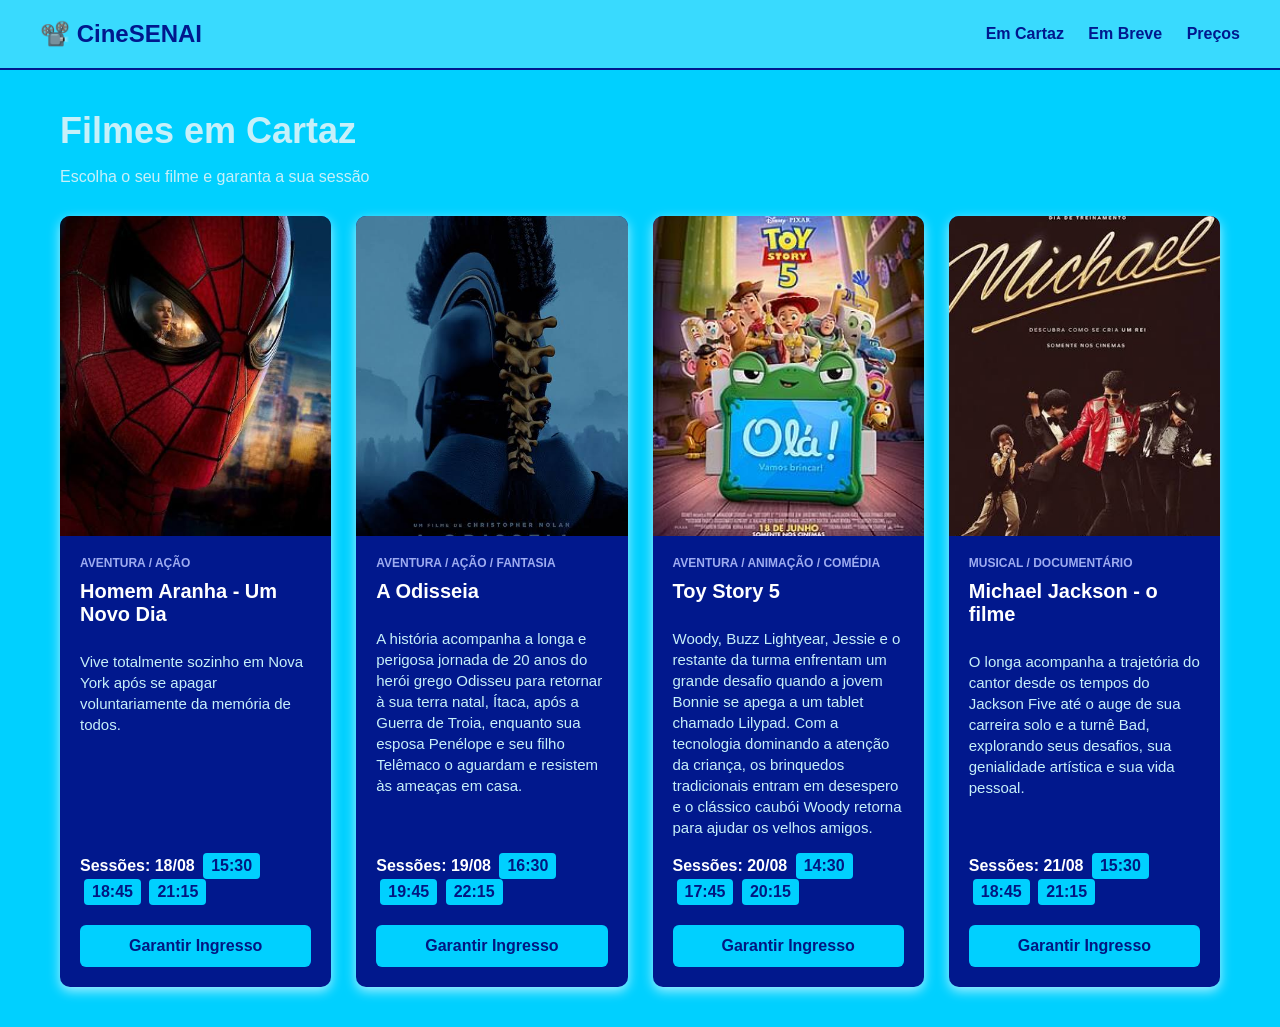
==== index.html @ 11231a1d "meu primeiro commit" ====
<!DOCTYPE html>
<html lang="pt-BR">
<head>
    <meta charset="UTF-8">
    <meta name="viewport" content="width=device-width, initial-scale=1.0">
    <title>CineSENAI - Filmes em Cartaz</title>
    <link rel="stylesheet" href="style.css">
</head>
<body> <!--corpo do site-->
    <header class="cabecalho"> <!--cabeçalho do site-->
        <div class="logo">📽️ CineSENAI</div> <!--bloco do site-->
        <nav class="menu"> <!--menu de navegação-->
            <a href="">Em Cartaz</a>
            <a href="">Em Breve</a>
            <a href="">Preços</a>
        </nav>
    </header>

    <main class="container"> <!--conteúdo principal do site-->
        <h1 class="titulo-secao">Filmes em Cartaz</h1>
        <p class="subtitulo">Escolha o seu filme e garanta a sua sessão</p>

        <!--grade de filmes-->
        <section class="grade-filmes"> <!--um bloco que agrupa conteúdo sobre o mesmo assunto-->
            <!-- filme 1-->
            <article class="card-filme">
                <img class="poster" src="homem_aranha.jpg" alt="Pôster Homem Aranha">
                <div class="conteudo-filme">
                    <span class="genero">Aventura / Ação</span>
                    <h2 class="nome-filme">Homem Aranha - Um Novo Dia</h2>
                    <p class="sinopse">Vive totalmente sozinho em Nova York após se apagar voluntariamente da memória de todos. </p>

                    <div class="sessoes">
                        <strong>Sessões: 18/08</strong>
                        <span class="horario">15:30</span>
                        <span class="horario">18:45</span>
                        <span class="horario">21:15</span>
                    </div>

                    <a href="#" class="botao-comprar">Garantir Ingresso</a>

                </div>

            </article>

            <!--filme 2-->
            <article class="card-filme">
                <img class="poster" src="a_odisseia.jpg" alt="Pôster A Odisseia">
                <div class="conteudo-filme">
                    <span class="genero">Aventura / Ação / Fantasia</span>
                    <h2 class="nome-filme">A Odisseia</h2>
                    <p class="sinopse">A história acompanha a longa e perigosa jornada de 20 anos do herói grego Odisseu para retornar à sua terra natal, Ítaca, após a Guerra de Troia, enquanto sua esposa Penélope e seu filho Telêmaco o aguardam e resistem às ameaças em casa. </p>

                    <div class="sessoes">
                        <strong>Sessões: 19/08</strong>
                        <span class="horario">16:30</span>
                        <span class="horario">19:45</span>
                        <span class="horario">22:15</span>
                    </div>

                    <a href="#" class="botao-comprar">Garantir Ingresso</a>

                </div>

            </article>

            <!--filme 3-->
             <article class="card-filme">
                <img class="poster" src="toy_story.jpg" alt="Pôster Toy Story 5">
                <div class="conteudo-filme">
                    <span class="genero">Aventura / Animação / Comédia</span>
                    <h2 class="nome-filme">Toy Story 5</h2>
                    <p class="sinopse"> Woody, Buzz Lightyear, Jessie e o restante da turma enfrentam um grande desafio quando a jovem Bonnie se apega a um tablet chamado Lilypad. Com a tecnologia dominando a atenção da criança, os brinquedos tradicionais entram em desespero e o clássico caubói Woody retorna para ajudar os velhos amigos.

                    <div class="sessoes">
                        <strong>Sessões: 20/08</strong>
                        <span class="horario">14:30</span>
                        <span class="horario">17:45</span>
                        <span class="horario">20:15</span>
                    </div>

                    <a href="#" class="botao-comprar">Garantir Ingresso</a>

                </div>

            </article>

            <!--filme 4-->
             <article class="card-filme">
                <img class="poster" src="michael_jackson.jpg" alt="Pôster Michael Jackson - o filme">
                <div class="conteudo-filme">
                    <span class="genero">Musical / Documentário</span>
                    <h2 class="nome-filme">Michael Jackson - o filme</h2>
                    <p class="sinopse">O longa acompanha a trajetória do cantor desde os tempos do Jackson Five até o auge de sua carreira solo e a turnê Bad, explorando seus desafios, sua genialidade artística e sua vida pessoal.

                    <div class="sessoes">
                        <strong>Sessões: 21/08</strong>
                        <span class="horario">15:30</span>
                        <span class="horario">18:45</span>
                        <span class="horario">21:15</span>
                    </div>

                    <a href="#" class="botao-comprar">Garantir Ingresso</a>

                </div>

            </article>

        </section>

    </main>


</body>
</html>
---- style.css ----
/*Formatação da minha página*/

*{
    box-sizing: border-box;
}

body{
    margin: 0;
    padding: 0;
    font-family: Arial, Helvetica, sans-serif;
    background-color: #00d0ff;
    color: #ffffff;
}

.cabecalho{
    background-color: #39dafe;
    padding: 20px 40px;
    display: flex; /*eles passam a ficar na mesma fila*/
    justify-content: space-between;/*coloca cada filho separado*/
    align-items: center;
    border-bottom: 2px solid #01188d;
}
.logo{
    font-size: 24px;
    font-weight: bold;
    color: #01188d;
}
.menu a{
    color: #01188d;
    text-decoration: none;
    margin-left: 20px;
    font-weight: bold;
    transition: color 0.6s ease;
}
.container{
    max-width: 1200px; /*Largura máxima da tela*/
    margin: 40px auto; /*Margem*/
    padding: 0 20px; 
}
.titulo-secao{
    font-size: 36px;
    margin-bottom: 5px;
    color: #c7f0f9;
}
.subtitulo{
    color: #c7f0f9;
    margin-bottom: 30px;
}
.grade-filmes{
    display: grid;/*Organizar todos os elementos (filhos) em linhas e colunas*/
    grid-template-columns: repeat(auto-fit, minmax(260px, 1fr));
    gap: 25px;
}
.card-filme{
    background-color: #01188d;
    border-radius: 10px; /*Arredonda os cantos*/
    overflow: hidden;/*Cortar e esconder qualquer conteúdo que ultrapasse os limites*/
    box-shadow: 0 4px 12px #a8efff;
    display: flex;
    flex-direction: column;/*muda o eixo de alinhamento, fazendo com que os elementos filho fiquem embaixo do outro*/
}
.card-filme:hover{
    transform: translateY(-8px);/*Eleva o card para cima*/
    box-shadow: 0 10px 20px #01188d;
}
.poster{
    width: 100%;
    height: 320px;
    object-fit: cover;/*Garante que todas as imagens fiquem com altura perfeita*/
}
.conteudo-filme{
    padding: 20px;
    display: flex;/*lado a lado*/
    flex-direction: column;
    flex-grow: 1;/*Estica verticalmente e empurra o botão para a base*/
}
.genero{
    font-size: 12px;
    color: #9eacf1;
    text-transform: uppercase;
    font-weight: bold;
    margin-bottom: 5px;
}
.nome-filme{
    font-size: 20px;
    margin: 5px 0 10px 0;
}
.sinopse{
    font-size: 15px;
    color: #c7f0f9;
    line-height: 1.4;
    margin-bottom: 15px;
    flex-grow: 1;
}
.sessoes{
    font-size: 16px;
    margin-bottom: 20px;
}
.horario{
    display: inline-block;
    background-color: #00d0ff;
    padding: 4px 8px;
    border-radius: 4px;
    margin-left: 4px;
    color: #021781;
    font-weight: bold;
}
.botao-comprar{
    display: block;
    text-align: center;
    background-color: #00d0ff;
    color: #021781;
    padding: 12px 0;
    border-radius: 6px;
    text-decoration: none;
    font-weight: bold;
}
.botao-comprar:hover{
    background-color: #9eacf1;
}
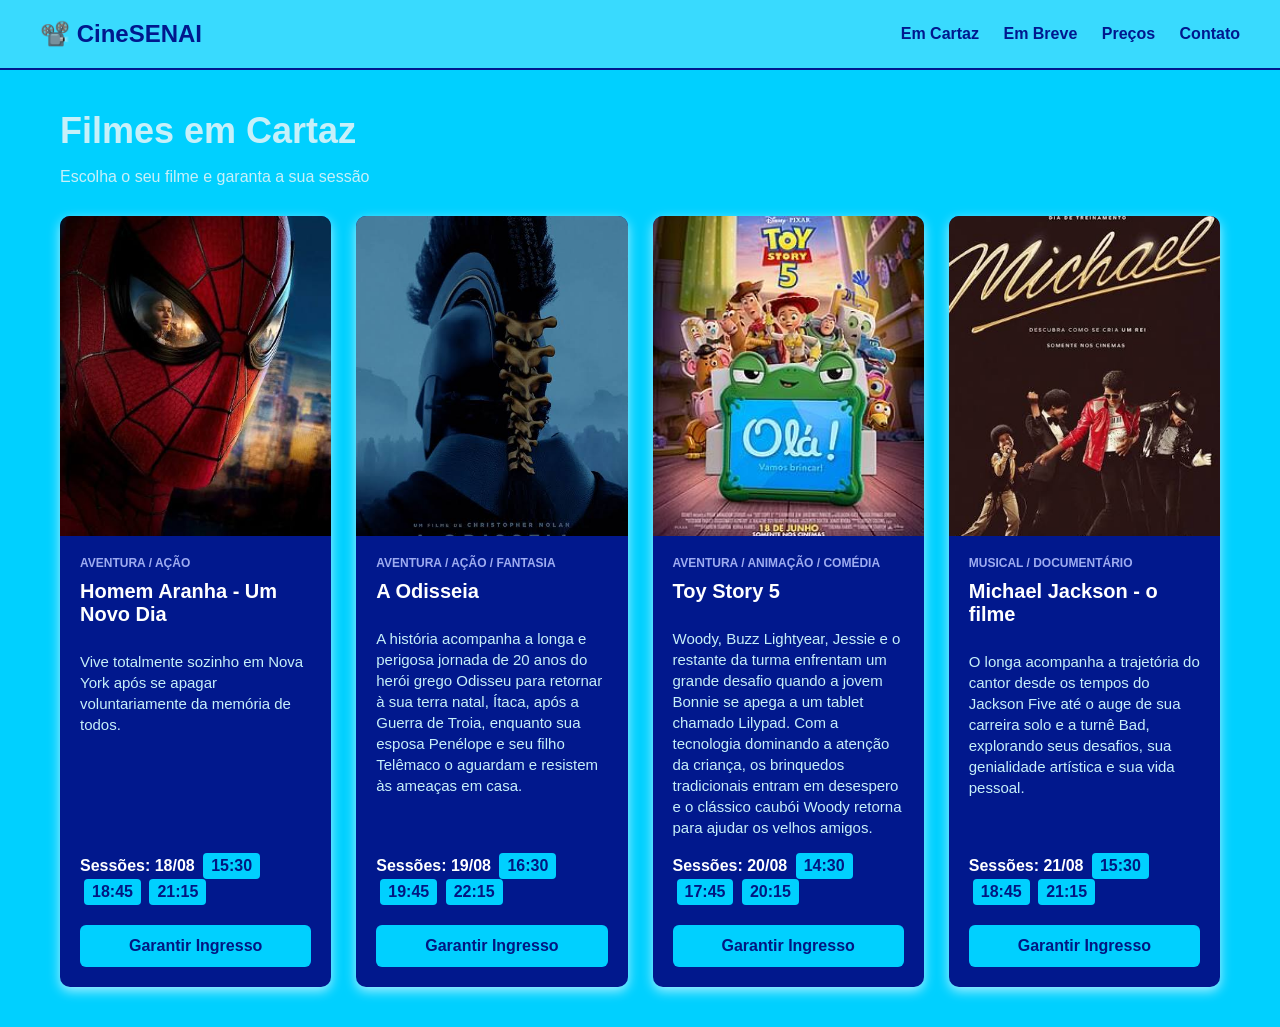
==== commit 93c9b0e1: "Atualização de páginas" ====
--- a/index.html
+++ b/index.html
@@ -7,14 +7,15 @@
     <link rel="stylesheet" href="style.css">
 </head>
 <body> <!--corpo do site-->
-    <header class="cabecalho"> <!--cabeçalho do site-->
+  <header class="cabecalho"> <!--cabeçalho do site-->
         <div class="logo">📽️ CineSENAI</div> <!--bloco do site-->
         <nav class="menu"> <!--menu de navegação-->
             <a href="">Em Cartaz</a>
-            <a href="">Em Breve</a>
-            <a href="">Preços</a>
+            <a href="em_breve.html">Em Breve</a>
+            <a href="preco.html">Preços</a>
+            <a href="contato.html" target="_blank">Contato</a>
         </nav>
-    </header>
+    </header>  
 
     <main class="container"> <!--conteúdo principal do site-->
         <h1 class="titulo-secao">Filmes em Cartaz</h1>
--- a/style.css
+++ b/style.css
@@ -117,4 +117,90 @@
 }
 .botao-comprar:hover{
     background-color: #9eacf1;
+}
+
+.area-inscricao{
+    display: flex;
+    gap: 30px;
+    align-items: flex-start;/*Alinha o topo de todas as colunas*/
+}
+
+.coluna-form{
+    flex: 1;/*Faz o formulário crescer proporcionalmente*/
+    min-width: 320px;
+    background-color: #01188d;
+    padding: 30px;
+    border-radius: 10px;/*Cantos arredondados*/
+    box-shadow: 0 4px 12px #01188d;
+}
+.coluna-midia{
+    flex: 1;
+    min-width: 320px;
+    display: flex;
+    gap: 20px;
+    flex-direction: column;
+}
+.coluna-form label{
+    font-size: 14px;
+    font-weight: bold;
+    color: #39dafe;
+}
+.coluna-form input[type="text"],
+.coluna-form input[type="password"],
+.coluna-form input[type="email"],
+.coluna-form input[type="date"],
+.coluna-form select{
+    width: 100%;
+    padding: 10px;
+    margin-top: 5px;
+    margin-bottom: 15px;
+    background-color: #00d0ff;
+    border-radius: 5px;
+    color: #021781;
+    font-size: 14px;
+}
+.btn-enviar{
+    background-color: #00d0ff;
+    color: #01188d;
+    border: none;
+    padding: 12px 24px;
+    border-radius: 6px;
+    font-weight: bold;
+    cursor: pointer;/*Transforma a seta do mouse em uma mãozinha*/
+}
+.btn-enviar:hover{
+    background-color: #9eacf1;
+}
+.btn-limpar{
+    background-color: #00d0ff;
+    color: #01188d;
+    border: none;
+    padding: 12px 24px;
+    border-radius: 6px;
+    font-weight: bold;
+    cursor: pointer;/*Transforma a seta do mouse em uma mãozinha*/
+    margin-left: 10px;
+}
+.btn-limpar:hover{
+    background-color: #9eacf1;
+}
+.table{
+    background-color: #01188d;
+    border-radius: 10px;
+    max-width: 440px;
+}
+.filmes{
+    box-shadow: 0 4px 12px #39dafe;
+}
+.filme_homem_aranha{
+    box-shadow: 0 4px 12px #39dafe;
+}
+.filme_a_odisseia{
+    box-shadow: 0 4px 12px #39dafe;
+}
+.filme_toy_story_5{
+    box-shadow: 0 4px 12px #39dafe;
+}
+.filme_michael_jackson{
+    box-shadow: 0 4px 12px #39dafe;
 }
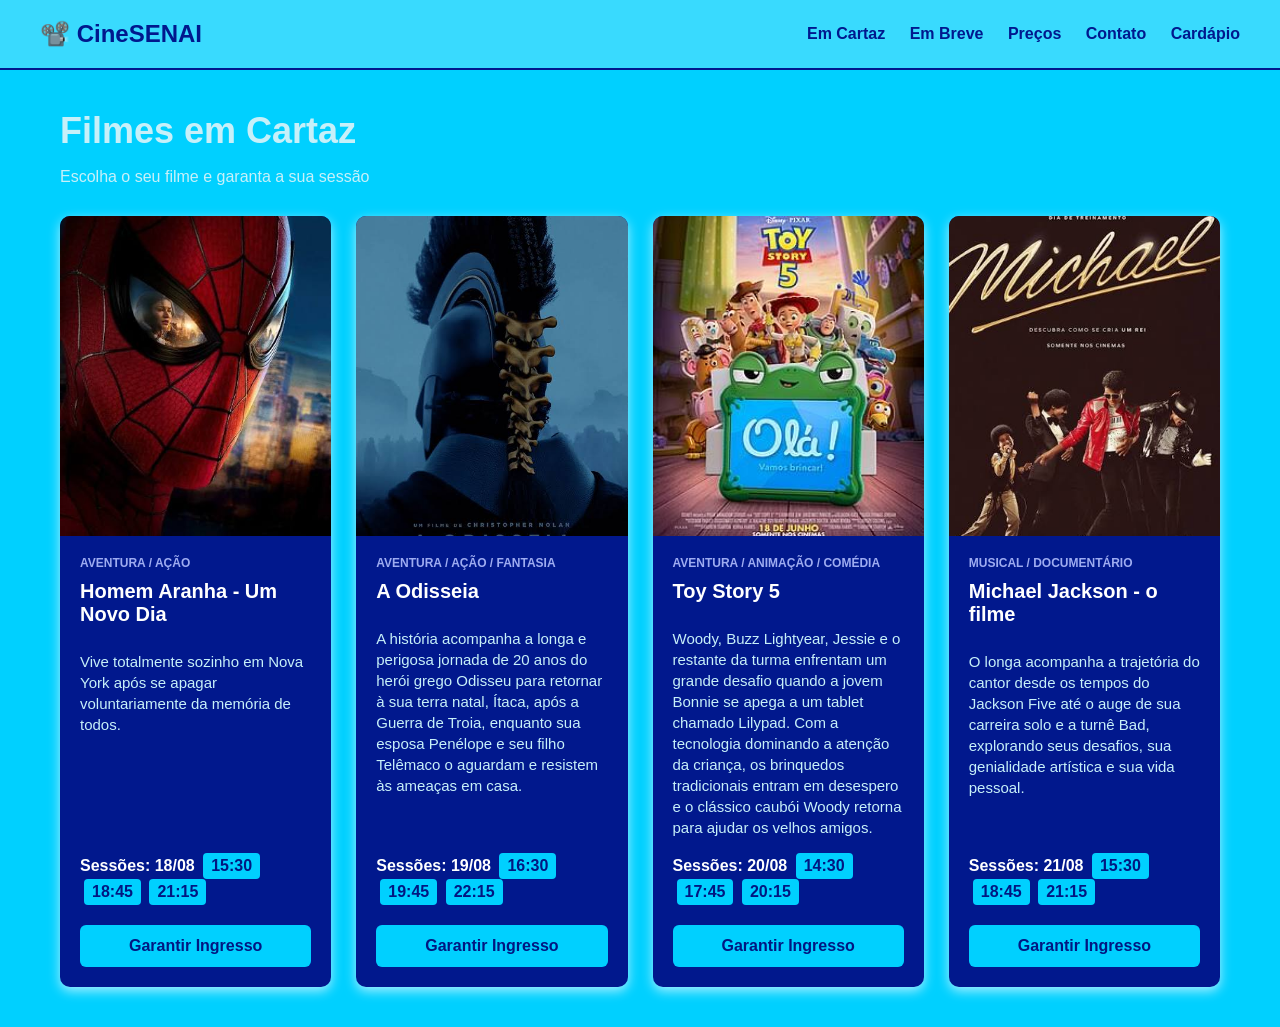
==== commit 9dc7067f: "atualizações do site" ====
--- a/index.html
+++ b/index.html
@@ -10,10 +10,11 @@
   <header class="cabecalho"> <!--cabeçalho do site-->
         <div class="logo">📽️ CineSENAI</div> <!--bloco do site-->
         <nav class="menu"> <!--menu de navegação-->
-            <a href="">Em Cartaz</a>
+            <a href="index.html">Em Cartaz</a>
             <a href="em_breve.html">Em Breve</a>
             <a href="preco.html">Preços</a>
             <a href="contato.html" target="_blank">Contato</a>
+            <a href="cardapio.html">Cardápio</a>
         </nav>
     </header>  
 
--- a/style.css
+++ b/style.css
@@ -203,4 +203,28 @@
 }
 .filme_michael_jackson{
     box-shadow: 0 4px 12px #39dafe;
+}
+.tabela-cardapio{
+    width: 80%;
+    border-radius: 10px;
+}
+.tabela-preco{
+    width: 100%;
+    background-color: #01188d;
+    text-align: left;
+    font-size: 15px;
+}
+.tabela-preco th{
+    background-color: #9eacf1;
+    color: #021781;
+    padding: 16px 20px;
+    font-weight: bold;
+    text-transform: uppercase;
+    border-bottom: 2px solid #39dafe;
+}
+.tabela-preco td{
+    padding: 16px 20px;
+    border-bottom: 1px solid #39dafe;
+    color: #9eacf1;
+    
 }
